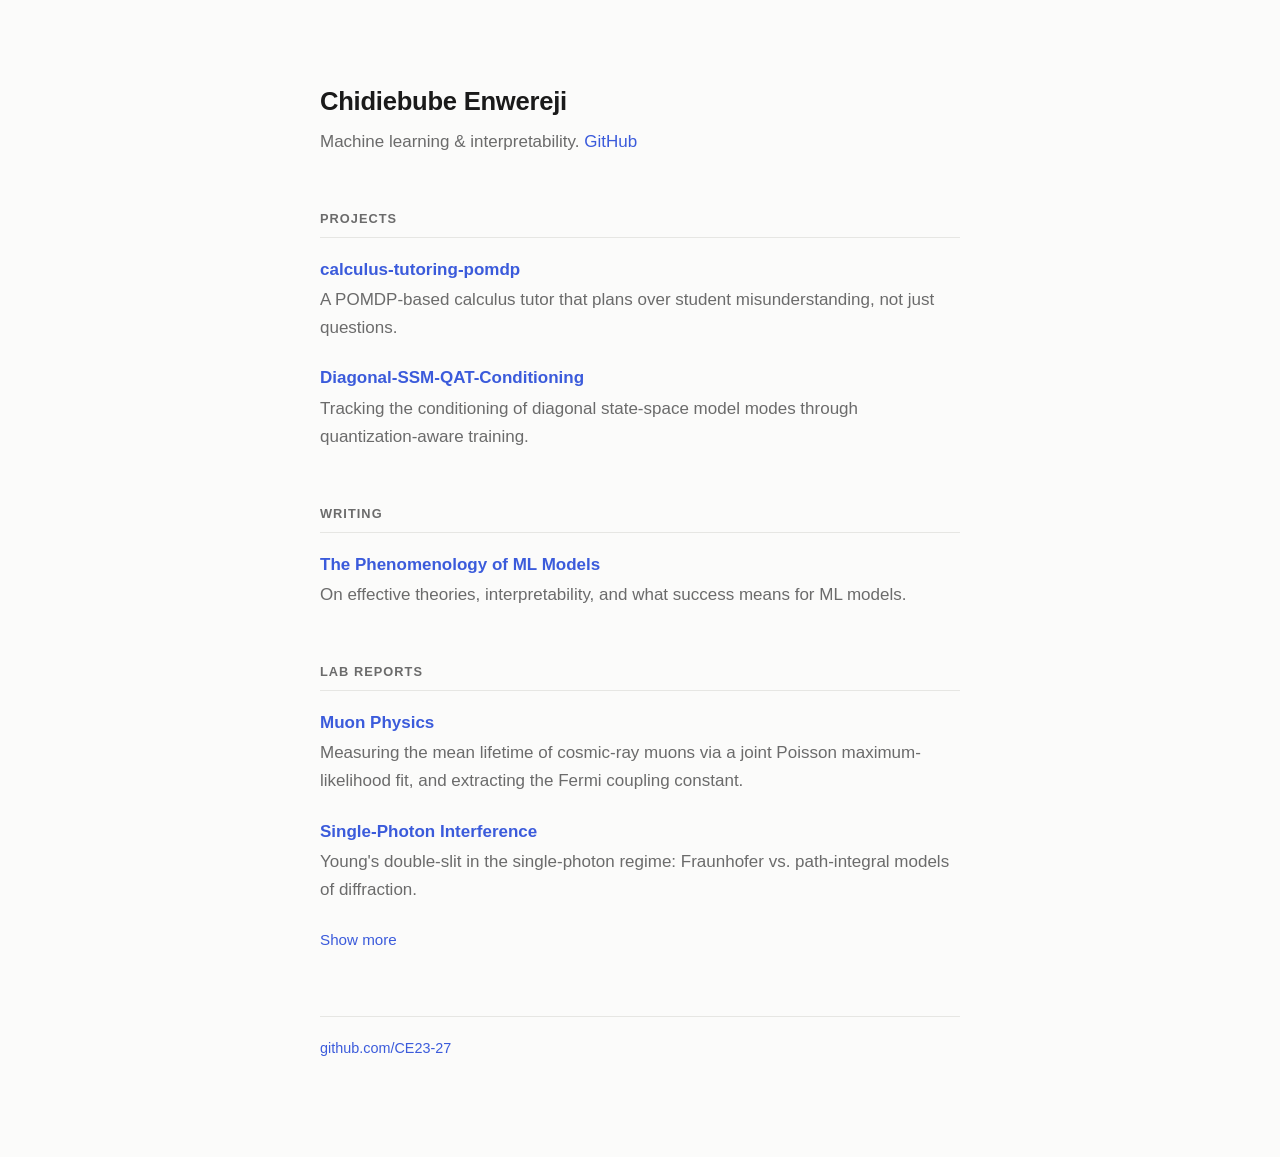
==== index.html @ 52ca1f77 "Personal website: projects, writing, and lab reports" ====
<!DOCTYPE html>
<html lang="en">
<head>
  <meta charset="UTF-8" />
  <meta name="viewport" content="width=device-width, initial-scale=1.0" />
  <title>Chidiebube Enwereji</title>
  <meta name="description" content="Personal site of Chidiebube Enwereji — projects and writing on machine learning and interpretability." />
  <link rel="stylesheet" href="style.css" />
</head>
<body>
  <div class="wrap">
    <header>
      <h1>Chidiebube Enwereji</h1>
      <p class="tagline">Machine learning &amp; interpretability. <a href="https://github.com/CE23-27">GitHub</a></p>
    </header>

    <section id="projects">
      <h2>Projects</h2>
      <ul class="projects">
        <li>
          <a class="name" href="https://github.com/CE23-27/calculus-tutoring-pomdp">calculus-tutoring-pomdp</a>
          <p class="desc">A POMDP-based calculus tutor that plans over student misunderstanding, not just questions.</p>
        </li>
        <li>
          <a class="name" href="https://github.com/CE23-27/Diagonal-SSM-QAT-Conditioning-">Diagonal-SSM-QAT-Conditioning</a>
          <p class="desc">Tracking the conditioning of diagonal state-space model modes through quantization-aware training.</p>
        </li>
      </ul>
    </section>

    <section id="writing">
      <h2>Writing</h2>
      <ul class="projects">
        <li>
          <a class="name" href="phenomenology-of-ml-models.html">The Phenomenology of ML Models</a>
          <p class="desc">On effective theories, interpretability, and what success means for ML models.</p>
        </li>
      </ul>
    </section>

    <section id="lab-reports">
      <h2>Lab Reports</h2>
      <ul class="projects">
        <li>
          <a class="name" href="muon-lifetime.pdf">Muon Physics</a>
          <p class="desc">Measuring the mean lifetime of cosmic-ray muons via a joint Poisson maximum-likelihood fit, and extracting the Fermi coupling constant.</p>
        </li>
        <li>
          <a class="name" href="single-photon-interference.pdf">Single-Photon Interference</a>
          <p class="desc">Young's double-slit in the single-photon regime: Fraunhofer vs. path-integral models of diffraction.</p>
        </li>
      </ul>
      <details class="more">
        <summary aria-label="Show more lab reports"></summary>
        <ul class="projects">
          <li>
            <a class="name" href="optical-pumping.pdf">Optical Pumping</a>
            <p class="desc">Optical pumping experiment.</p>
          </li>
        </ul>
      </details>
    </section>

    <footer>
      <a href="https://github.com/CE23-27">github.com/CE23-27</a>
    </footer>
  </div>
</body>
</html>
---- style.css ----
:root {
  --bg: #fbfbfa;
  --fg: #1a1a1a;
  --muted: #6b6b6b;
  --accent: #3b5bdb;
  --rule: #e6e6e3;
  --maxw: 680px;
}

* { box-sizing: border-box; }

html { -webkit-text-size-adjust: 100%; }

body {
  margin: 0;
  background: var(--bg);
  color: var(--fg);
  font-family: -apple-system, BlinkMacSystemFont, "Segoe UI", Helvetica, Arial, sans-serif;
  font-size: 17px;
  line-height: 1.65;
  -webkit-font-smoothing: antialiased;
}

.wrap {
  max-width: var(--maxw);
  margin: 0 auto;
  padding: 5rem 1.25rem 6rem;
}

header h1 {
  font-size: 1.6rem;
  font-weight: 600;
  letter-spacing: -0.01em;
  margin: 0 0 0.35rem;
}

header .tagline {
  color: var(--muted);
  margin: 0;
}

a {
  color: var(--accent);
  text-decoration: none;
}
a:hover { text-decoration: underline; }

section { margin-top: 3.25rem; }

h2 {
  font-size: 0.8rem;
  font-weight: 600;
  text-transform: uppercase;
  letter-spacing: 0.08em;
  color: var(--muted);
  margin: 0 0 1.1rem;
  padding-bottom: 0.5rem;
  border-bottom: 1px solid var(--rule);
}

.projects { list-style: none; padding: 0; margin: 0; }
.projects li { margin-bottom: 1.4rem; }
.projects .name { font-weight: 600; }
.projects .desc { color: var(--muted); margin: 0.15rem 0 0; }

.more { margin-top: 0.25rem; }
.more summary {
  cursor: pointer;
  color: var(--accent);
  font-size: 0.95rem;
  list-style: none;
  width: fit-content;
}
.more summary::-webkit-details-marker { display: none; }
.more summary:hover { text-decoration: underline; }
.more summary::after { content: "Show more"; }
.more[open] summary { margin-bottom: 1.4rem; }
.more[open] summary::after { content: "Show less"; }
.more .projects li:last-child { margin-bottom: 0; }

.backlink {
  margin: 0 0 2.5rem;
  font-size: 0.9rem;
}

.post-title {
  font-size: 1.6rem;
  font-weight: 600;
  letter-spacing: -0.01em;
  margin: 0 0 1.75rem;
  line-height: 1.25;
}

article h3 {
  font-size: 1.25rem;
  font-weight: 600;
  letter-spacing: -0.01em;
  margin: 0 0 1.25rem;
}

article p { margin: 0 0 1.1rem; }

article p:last-child { margin-bottom: 0; }

footer {
  margin-top: 4rem;
  padding-top: 1.25rem;
  border-top: 1px solid var(--rule);
  color: var(--muted);
  font-size: 0.9rem;
}

@media (max-width: 480px) {
  .wrap { padding-top: 3.5rem; }
  body { font-size: 16px; }
}
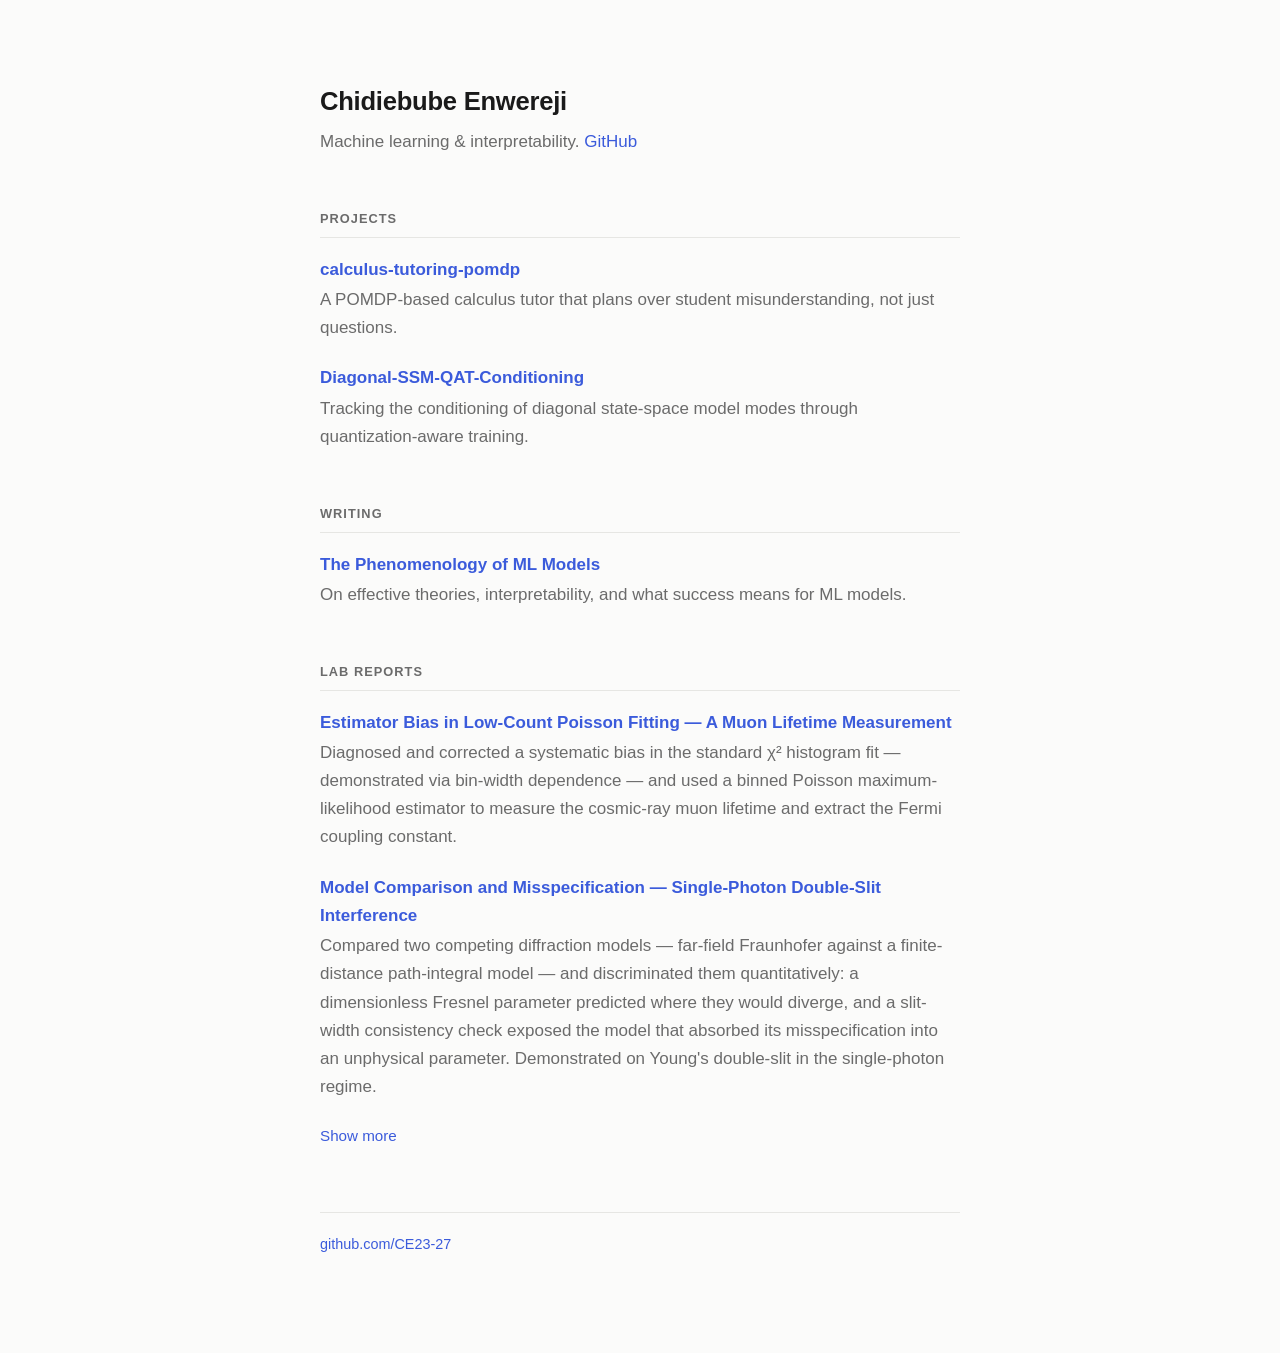
==== commit bf3a8279: "Update lab report titles and descriptions; refresh muon PDF" ====
--- a/index.html
+++ b/index.html
@@ -32,7 +32,7 @@
       <h2>Writing</h2>
       <ul class="projects">
         <li>
-          <a class="name" href="phenomenology-of-ml-models.html">The Phenomenology of ML Models</a>
+          <a class="name" href="/phenomenology">The Phenomenology of ML Models</a>
           <p class="desc">On effective theories, interpretability, and what success means for ML models.</p>
         </li>
       </ul>
@@ -42,12 +42,12 @@
       <h2>Lab Reports</h2>
       <ul class="projects">
         <li>
-          <a class="name" href="muon-lifetime.pdf">Muon Physics</a>
-          <p class="desc">Measuring the mean lifetime of cosmic-ray muons via a joint Poisson maximum-likelihood fit, and extracting the Fermi coupling constant.</p>
+          <a class="name" href="muon-lifetime.pdf">Estimator Bias in Low-Count Poisson Fitting &mdash; A Muon Lifetime Measurement</a>
+          <p class="desc">Diagnosed and corrected a systematic bias in the standard &chi;&sup2; histogram fit &mdash; demonstrated via bin-width dependence &mdash; and used a binned Poisson maximum-likelihood estimator to measure the cosmic-ray muon lifetime and extract the Fermi coupling constant.</p>
         </li>
         <li>
-          <a class="name" href="single-photon-interference.pdf">Single-Photon Interference</a>
-          <p class="desc">Young's double-slit in the single-photon regime: Fraunhofer vs. path-integral models of diffraction.</p>
+          <a class="name" href="single-photon-interference.pdf">Model Comparison and Misspecification &mdash; Single-Photon Double-Slit Interference</a>
+          <p class="desc">Compared two competing diffraction models &mdash; far-field Fraunhofer against a finite-distance path-integral model &mdash; and discriminated them quantitatively: a dimensionless Fresnel parameter predicted where they would diverge, and a slit-width consistency check exposed the model that absorbed its misspecification into an unphysical parameter. Demonstrated on Young's double-slit in the single-photon regime.</p>
         </li>
       </ul>
       <details class="more">
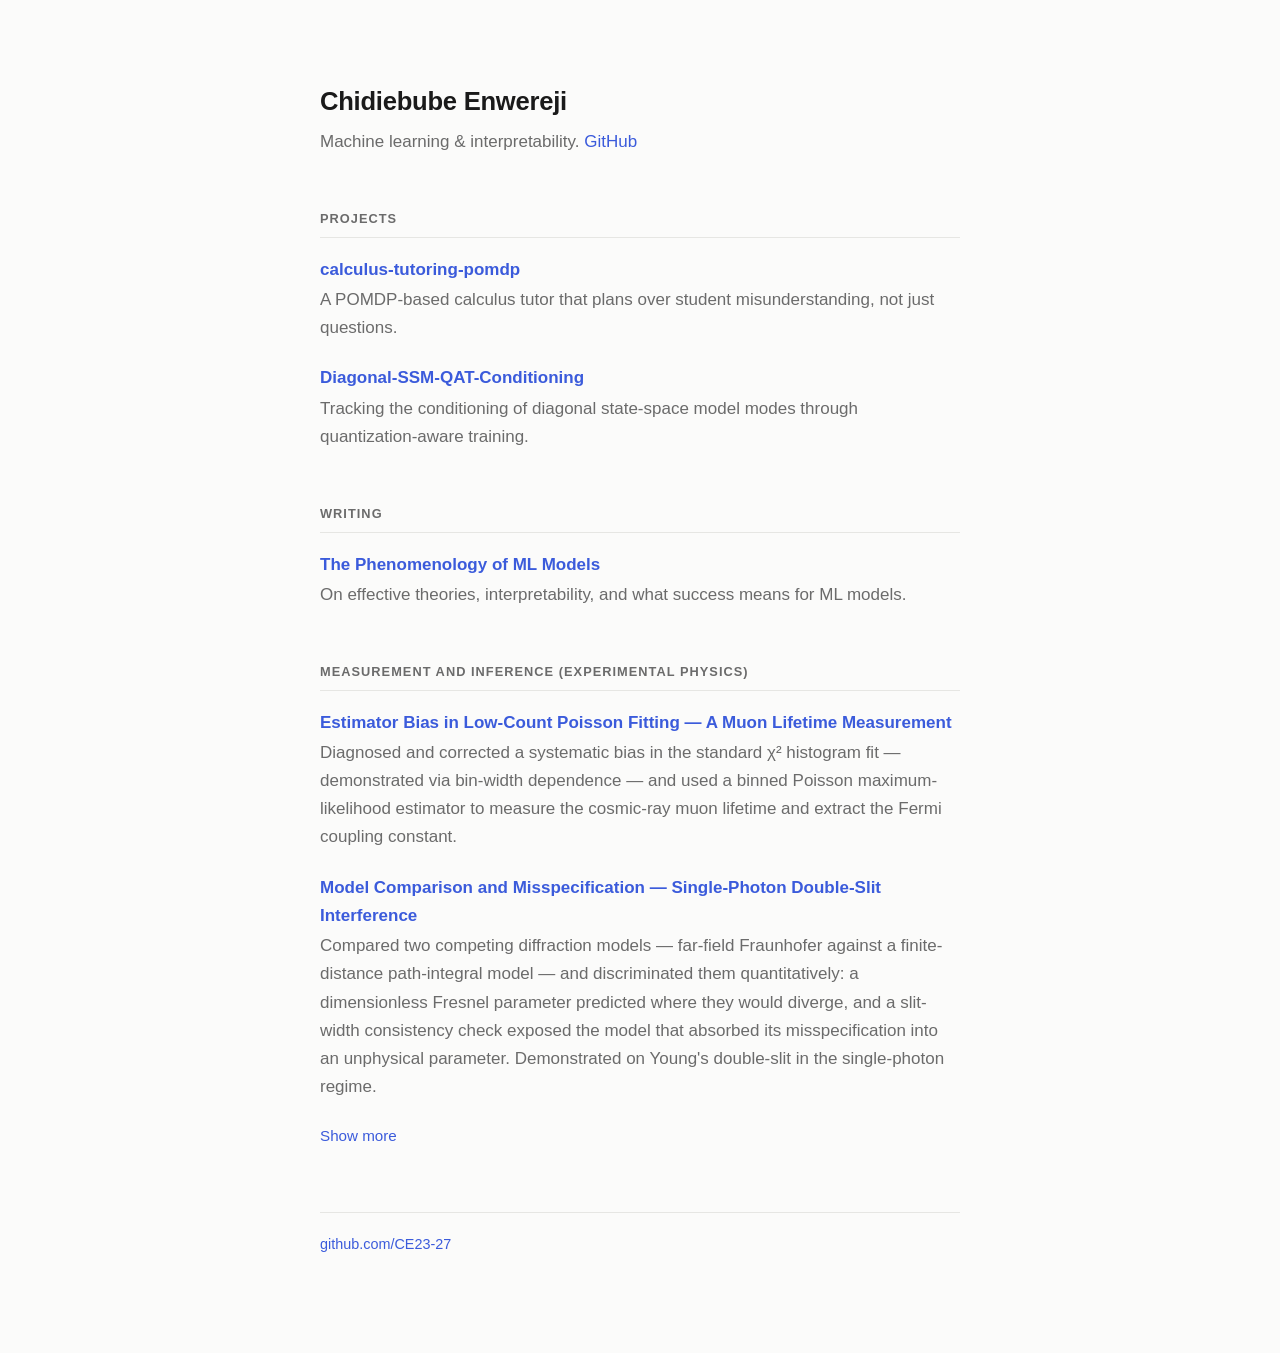
==== commit d2ac48f5: "Rename section to Measurement and Inference (Experimental Physics)" ====
--- a/index.html
+++ b/index.html
@@ -39,7 +39,7 @@
     </section>
 
     <section id="lab-reports">
-      <h2>Lab Reports</h2>
+      <h2>Measurement and Inference (Experimental Physics)</h2>
       <ul class="projects">
         <li>
           <a class="name" href="muon-lifetime.pdf">Estimator Bias in Low-Count Poisson Fitting &mdash; A Muon Lifetime Measurement</a>
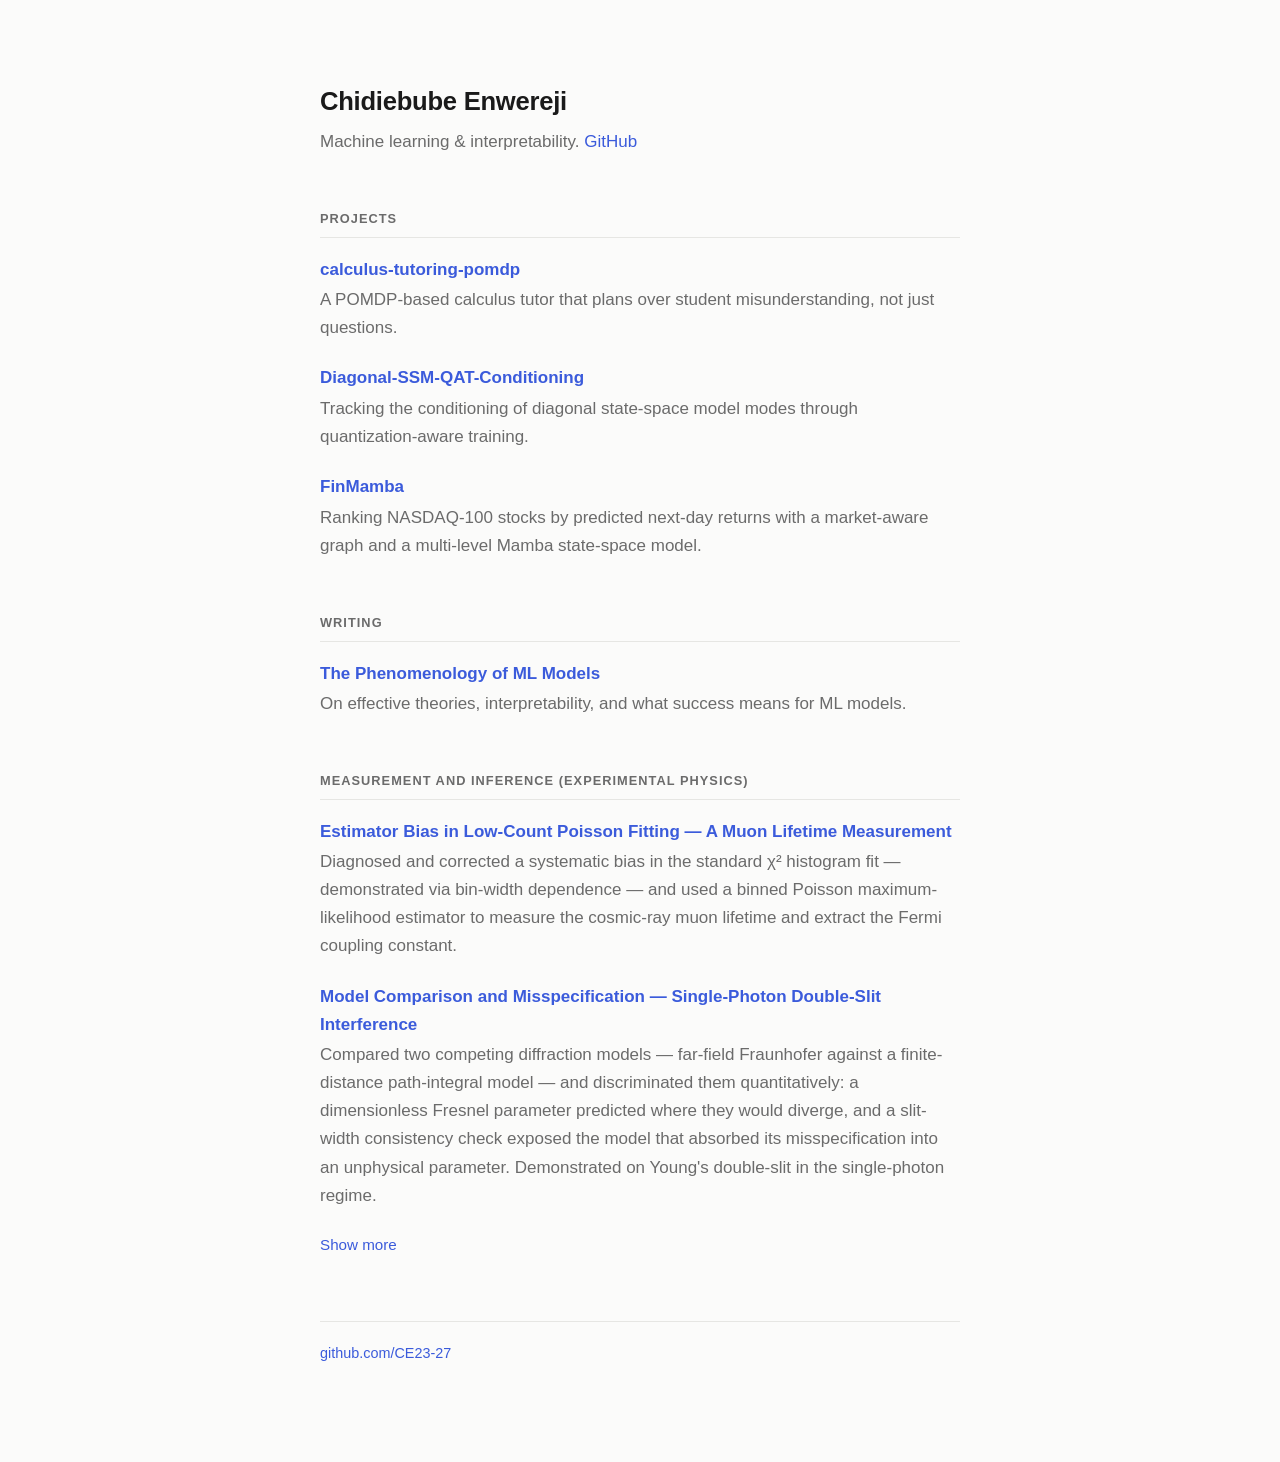
==== commit bc3944e6: "Add FinMamba to projects" ====
--- a/index.html
+++ b/index.html
@@ -24,6 +24,10 @@
         <li>
           <a class="name" href="https://github.com/CE23-27/Diagonal-SSM-QAT-Conditioning-">Diagonal-SSM-QAT-Conditioning</a>
           <p class="desc">Tracking the conditioning of diagonal state-space model modes through quantization-aware training.</p>
+        </li>
+        <li>
+          <a class="name" href="https://github.com/CE23-27/FinMamba">FinMamba</a>
+          <p class="desc">Ranking NASDAQ-100 stocks by predicted next-day returns with a market-aware graph and a multi-level Mamba state-space model.</p>
         </li>
       </ul>
     </section>
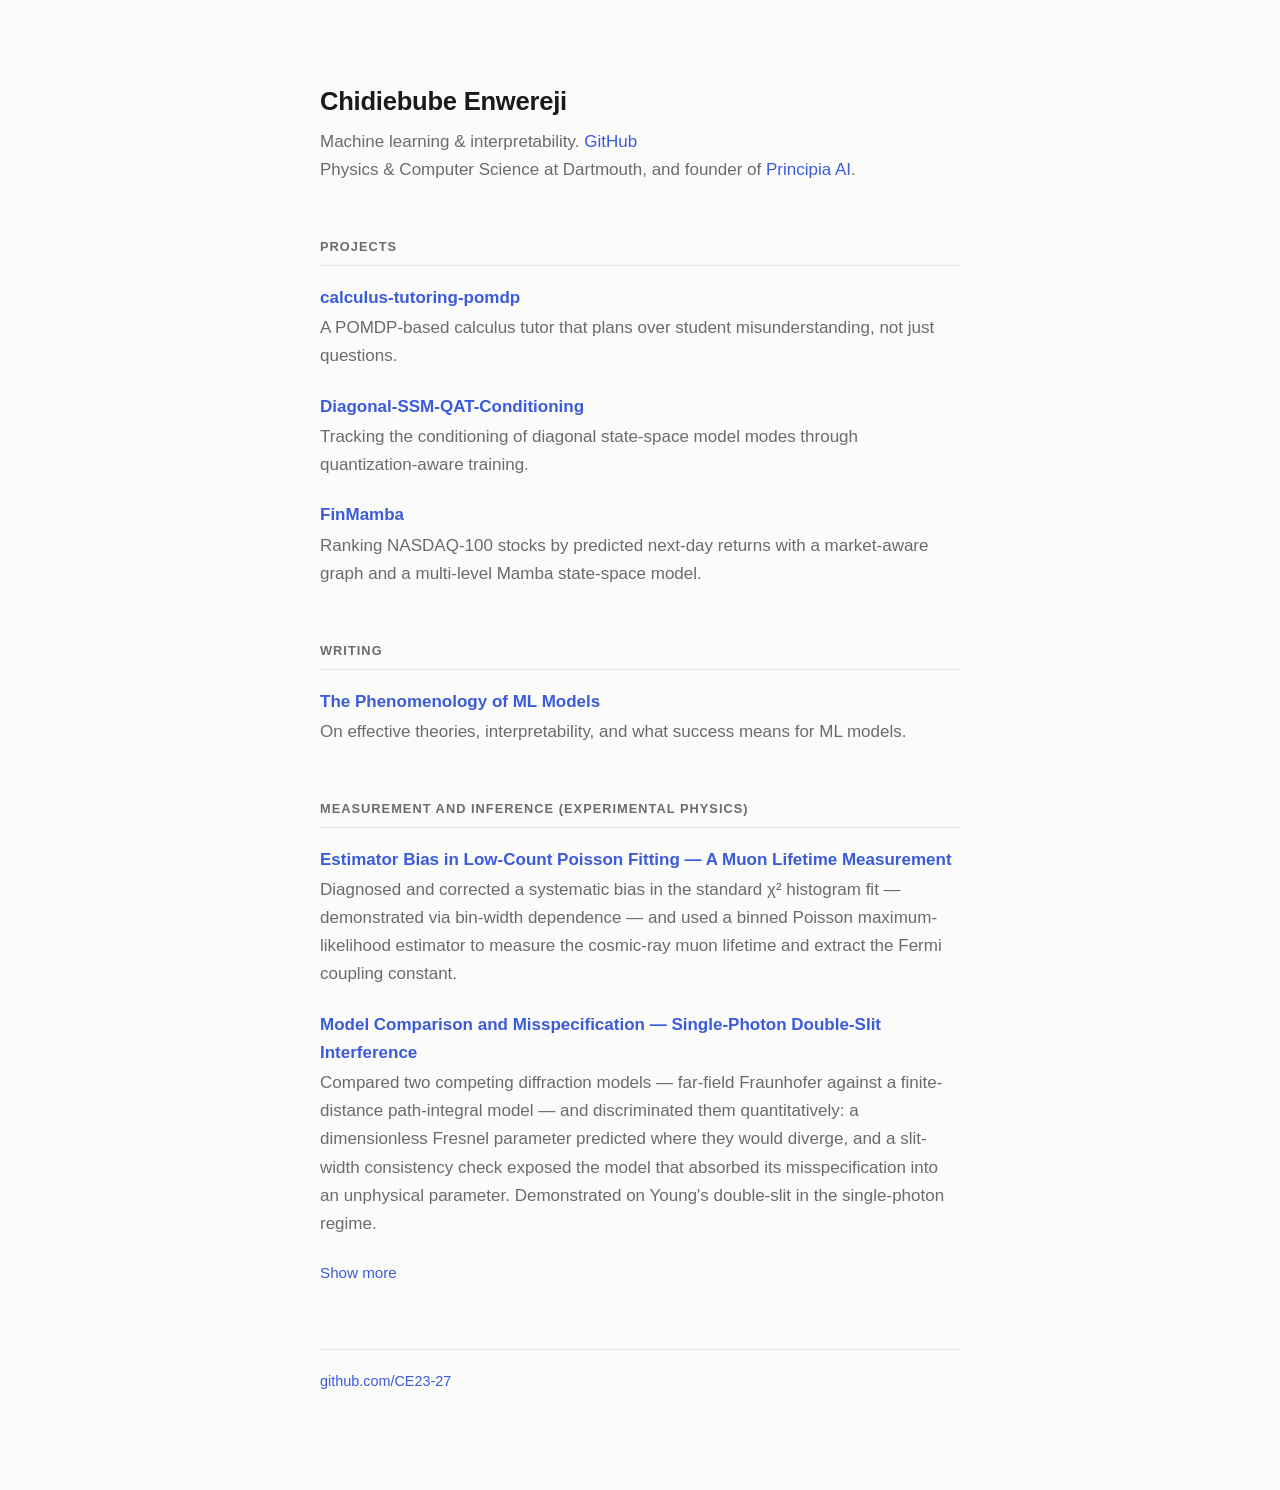
==== commit 84b994f7: "Update bio, Optical Pumping report, and project descriptions" ====
--- a/index.html
+++ b/index.html
@@ -12,6 +12,7 @@
     <header>
       <h1>Chidiebube Enwereji</h1>
       <p class="tagline">Machine learning &amp; interpretability. <a href="https://github.com/CE23-27">GitHub</a></p>
+      <p class="tagline">Physics &amp; Computer Science at Dartmouth, and founder of <a href="https://mrbenson.ai">Principia AI</a>.</p>
     </header>
 
     <section id="projects">
@@ -58,8 +59,8 @@
         <summary aria-label="Show more lab reports"></summary>
         <ul class="projects">
           <li>
-            <a class="name" href="optical-pumping.pdf">Optical Pumping</a>
-            <p class="desc">Optical pumping experiment.</p>
+            <a class="name" href="optical-pumping.pdf">Cancelling the Dominant Systematic — Optical Pumping of Rubidium</a>
+            <p class="desc">Determined the Landé g-factors of both rubidium isotopes by optical pumping and RF spectroscopy. Their ratio cancels the dominant coil-calibration systematic exactly, isolating a real ~3σ deviation from theory that the per-isotope uncertainty would otherwise have buried — backed by a data-driven recalibration of the apparatus's field coils.</p>
           </li>
         </ul>
       </details>
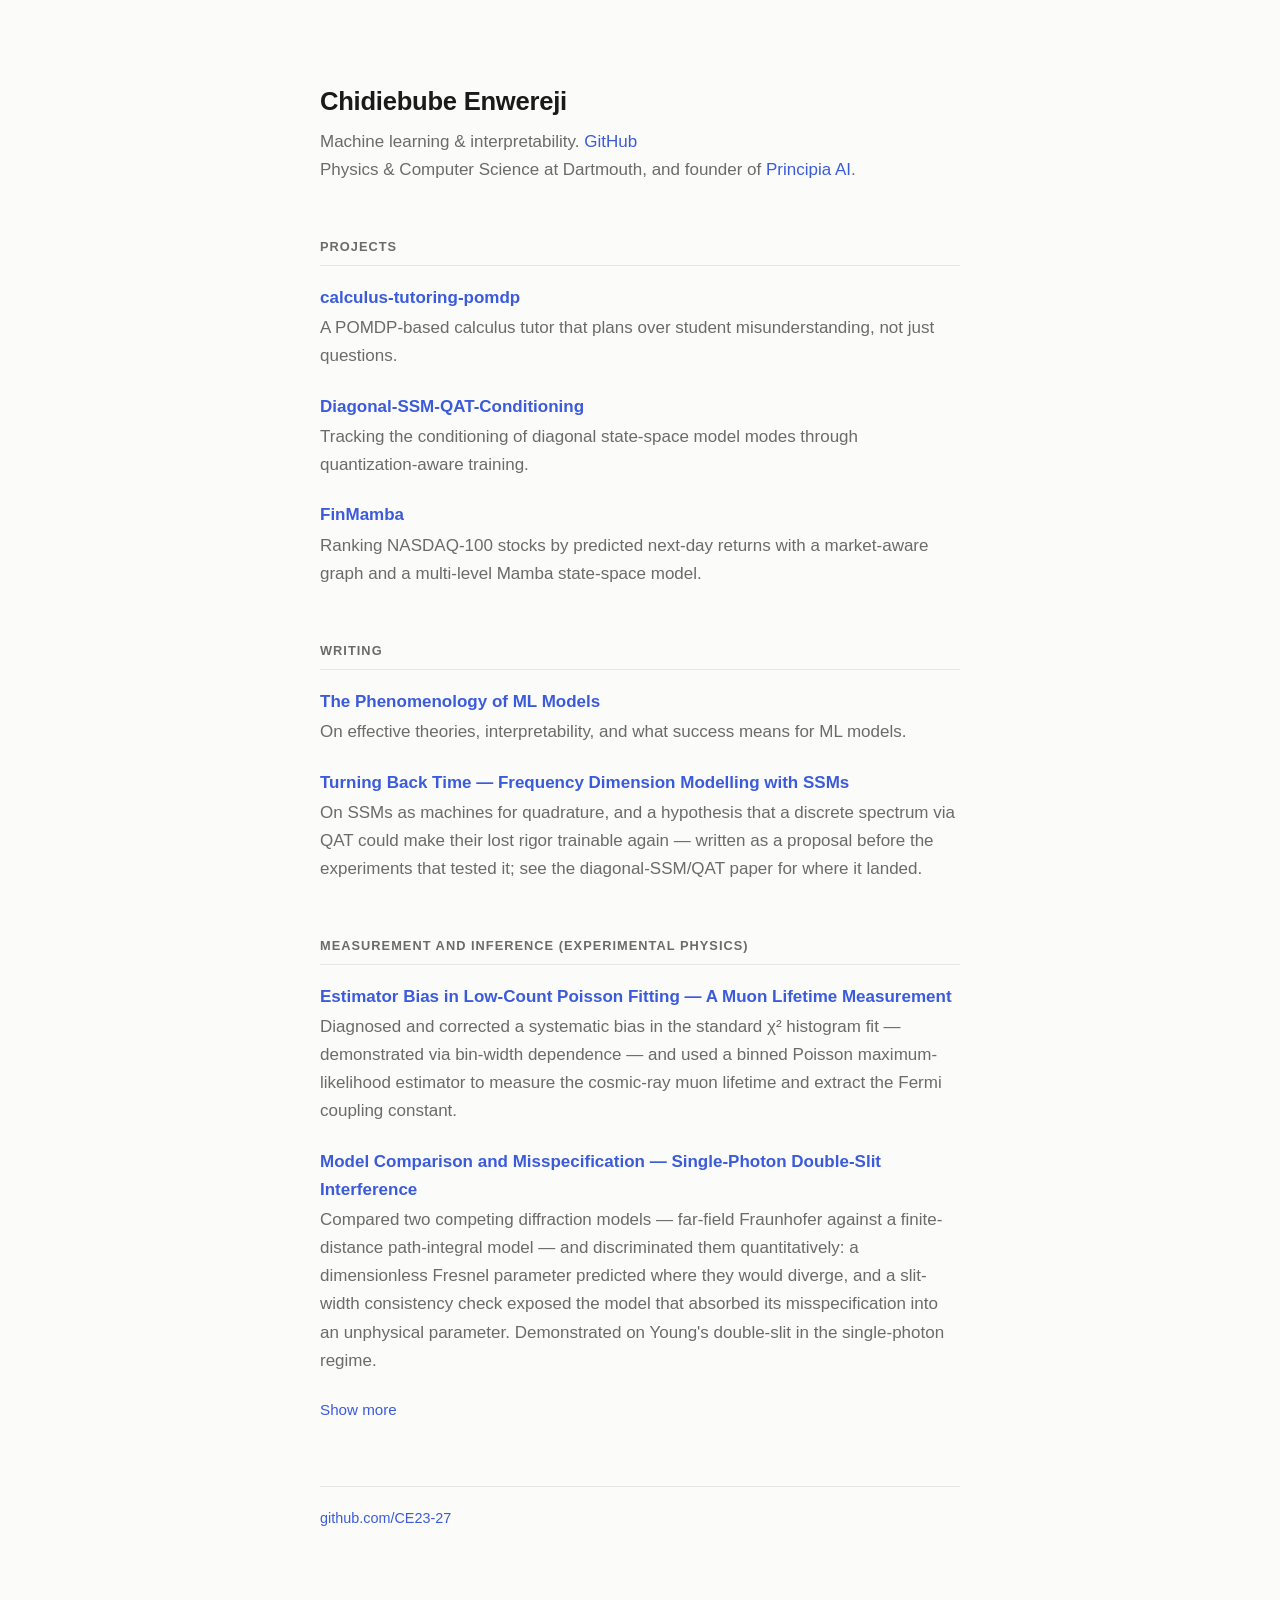
==== commit cd7ff27d: "Add Turning Back Time essay to Writing section" ====
--- a/index.html
+++ b/index.html
@@ -40,6 +40,10 @@
           <a class="name" href="/phenomenology">The Phenomenology of ML Models</a>
           <p class="desc">On effective theories, interpretability, and what success means for ML models.</p>
         </li>
+        <li>
+          <a class="name" href="turning-back-time.pdf">Turning Back Time &mdash; Frequency Dimension Modelling with SSMs</a>
+          <p class="desc">On SSMs as machines for quadrature, and a hypothesis that a discrete spectrum via QAT could make their lost rigor trainable again — written as a proposal before the experiments that tested it; see the diagonal-SSM/QAT paper for where it landed.</p>
+        </li>
       </ul>
     </section>
 
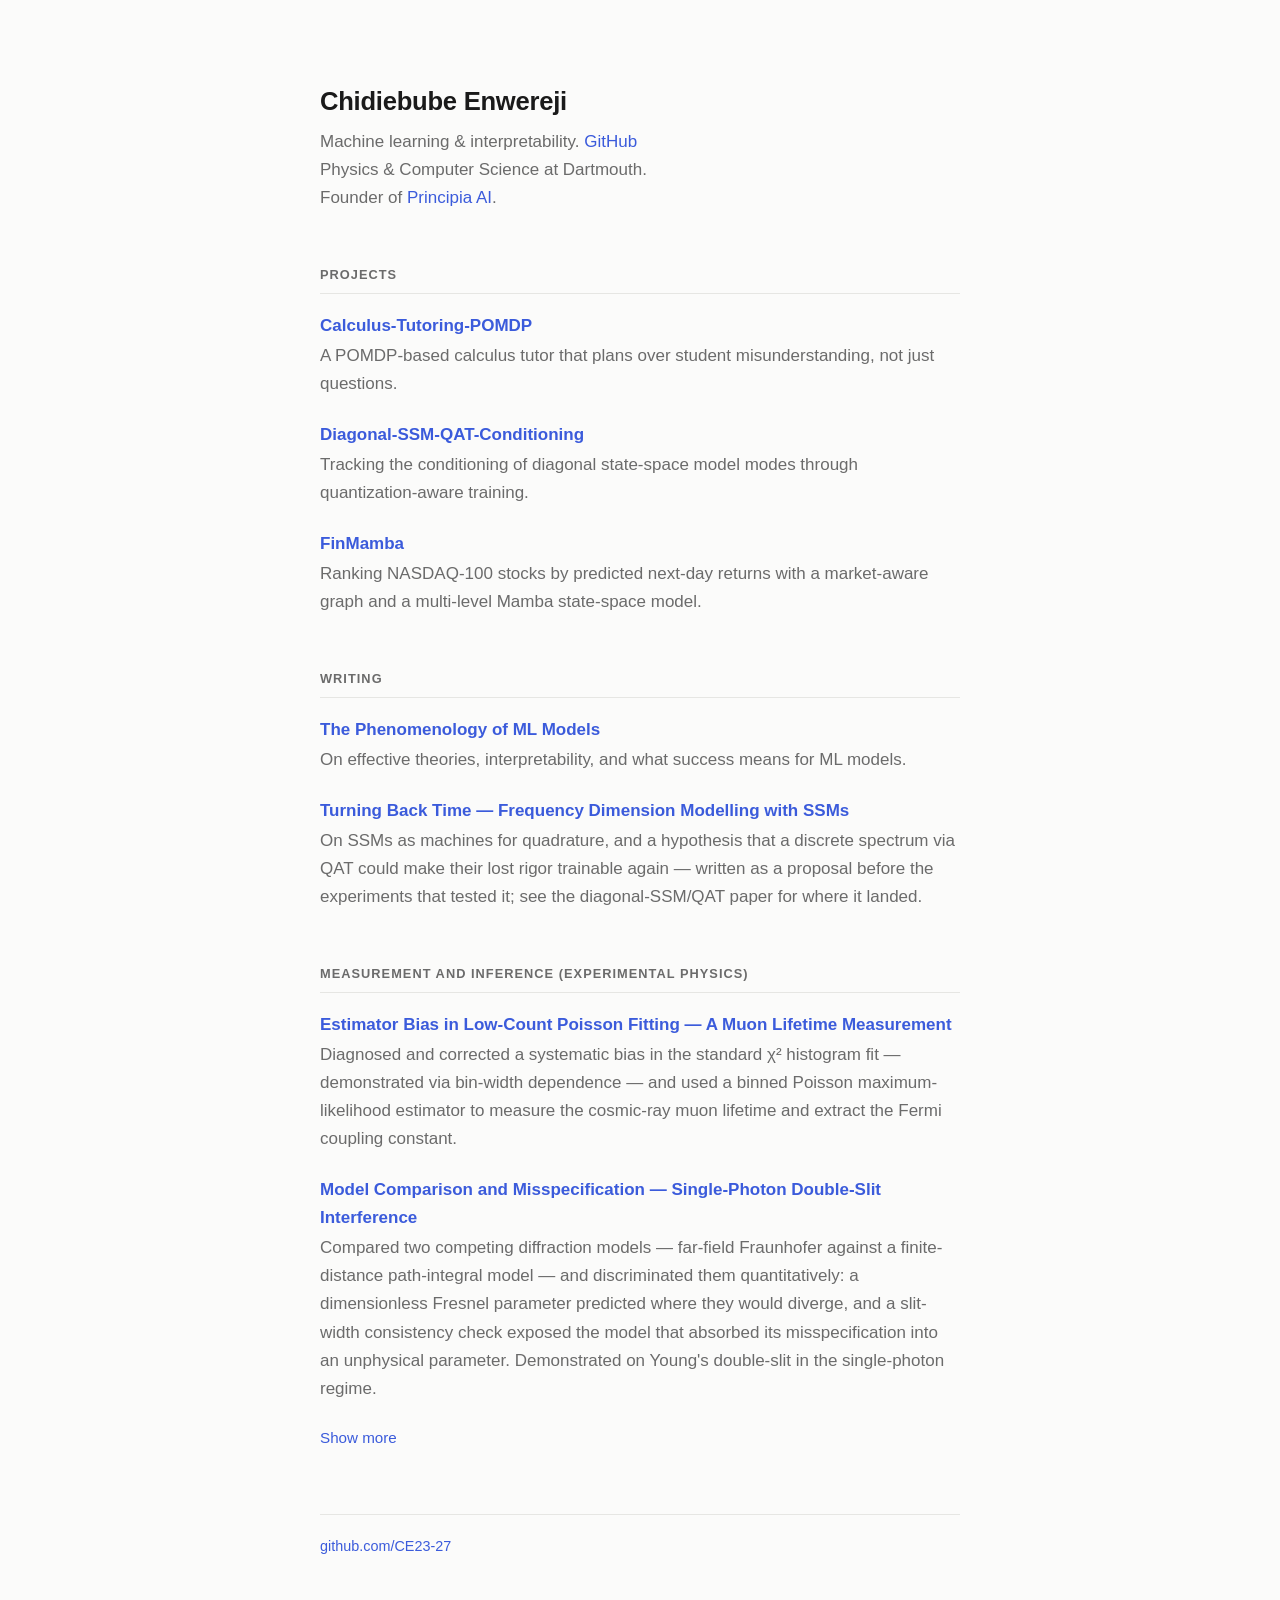
==== commit 3dfe479a: "Capitalize project name and split bio onto separate lines" ====
--- a/index.html
+++ b/index.html
@@ -12,14 +12,15 @@
     <header>
       <h1>Chidiebube Enwereji</h1>
       <p class="tagline">Machine learning &amp; interpretability. <a href="https://github.com/CE23-27">GitHub</a></p>
-      <p class="tagline">Physics &amp; Computer Science at Dartmouth, and founder of <a href="https://mrbenson.ai">Principia AI</a>.</p>
+      <p class="tagline">Physics &amp; Computer Science at Dartmouth.</p>
+      <p class="tagline">Founder of <a href="https://mrbenson.ai">Principia AI</a>.</p>
     </header>
 
     <section id="projects">
       <h2>Projects</h2>
       <ul class="projects">
         <li>
-          <a class="name" href="https://github.com/CE23-27/calculus-tutoring-pomdp">calculus-tutoring-pomdp</a>
+          <a class="name" href="https://github.com/CE23-27/calculus-tutoring-pomdp">Calculus-Tutoring-POMDP</a>
           <p class="desc">A POMDP-based calculus tutor that plans over student misunderstanding, not just questions.</p>
         </li>
         <li>
